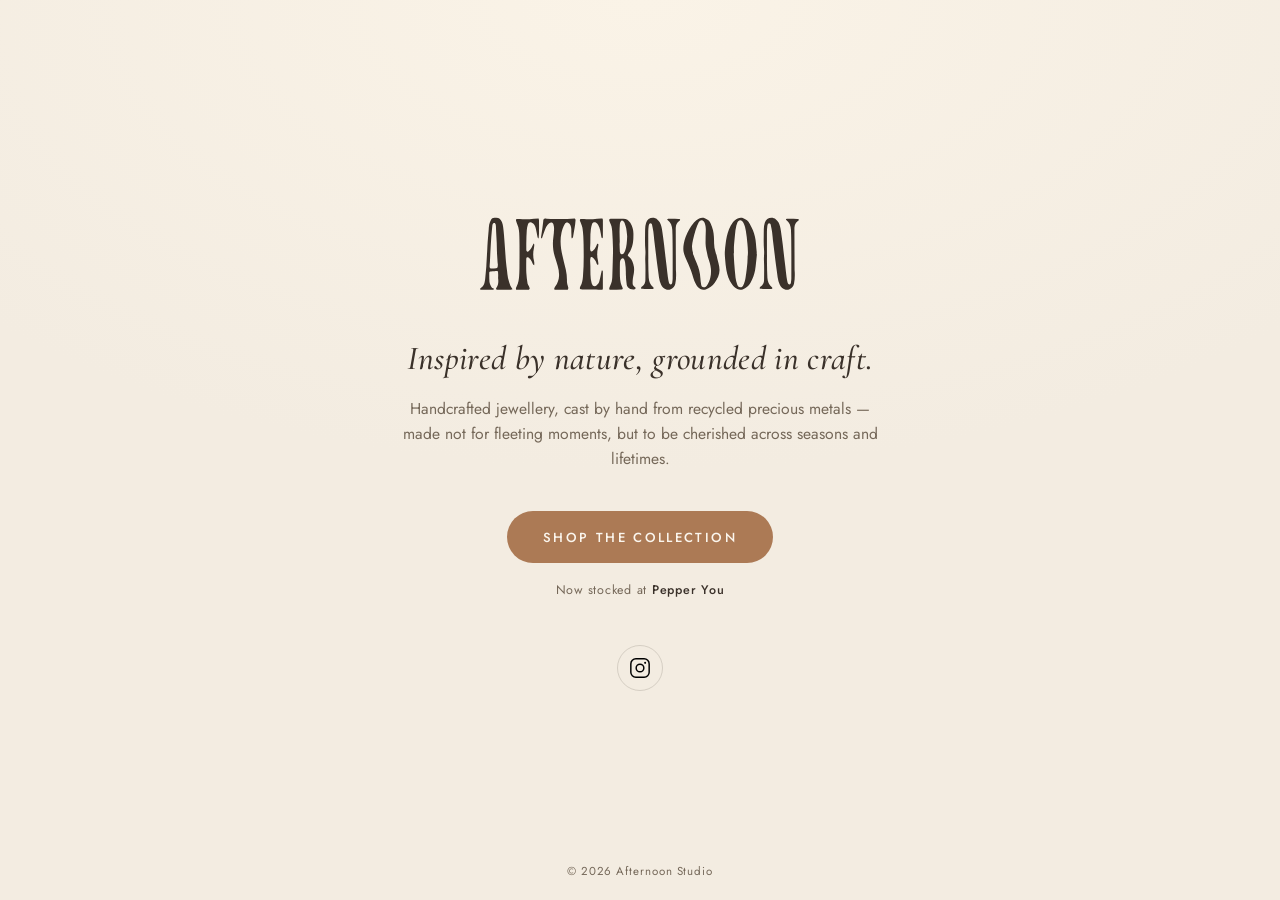
==== index.html @ 2e5dd2c8 "Add Afternoon Studio landing page Static, zero-build landing page that stands in for the paused afte" ====
<!doctype html>
<html lang="en-GB">
  <head>
    <meta charset="utf-8" />
    <meta name="viewport" content="width=device-width, initial-scale=1" />

    <!-- Primary meta -->
    <title>Afternoon Studio — Handcrafted Jewellery Inspired by Nature</title>
    <meta
      name="description"
      content="Afternoon Studio creates handcrafted jewellery deeply inspired by nature. Each piece is cast by hand from recycled precious metals, made not for fleeting moments but to be cherished across seasons and lifetimes. Shop the collection at Pepper You."
    />
    <meta name="author" content="Afternoon Studio" />
    <link rel="canonical" href="https://afternoonstudio.co.uk/" />
    <meta name="robots" content="index, follow" />
    <meta name="theme-color" content="#f3ece1" />

    <!-- Favicons -->
    <link rel="icon" type="image/svg+xml" href="/assets/favicon.svg" />
    <link rel="icon" type="image/png" sizes="96x96" href="/assets/favicon-96x96.png" />
    <link rel="apple-touch-icon" sizes="180x180" href="/assets/apple-touch-icon.png" />

    <!-- Open Graph -->
    <meta property="og:type" content="website" />
    <meta property="og:site_name" content="Afternoon Studio" />
    <meta property="og:title" content="Afternoon Studio — Handcrafted Jewellery Inspired by Nature" />
    <meta
      property="og:description"
      content="Handcrafted jewellery deeply inspired by nature, cast by hand from recycled precious metals. Shop the collection at Pepper You."
    />
    <meta property="og:url" content="https://afternoonstudio.co.uk/" />
    <meta property="og:image" content="https://afternoonstudio.co.uk/assets/og-image.jpg" />
    <meta property="og:image:secure_url" content="https://afternoonstudio.co.uk/assets/og-image.jpg" />
    <meta property="og:image:type" content="image/jpeg" />
    <meta property="og:image:width" content="1200" />
    <meta property="og:image:height" content="630" />
    <meta property="og:image:alt" content="Afternoon Studio handcrafted jewellery" />
    <meta property="og:locale" content="en_GB" />

    <!-- Twitter / X -->
    <meta name="twitter:card" content="summary_large_image" />
    <meta name="twitter:title" content="Afternoon Studio — Handcrafted Jewellery Inspired by Nature" />
    <meta
      name="twitter:description"
      content="Handcrafted jewellery deeply inspired by nature, cast by hand from recycled precious metals. Shop the collection at Pepper You."
    />
    <meta name="twitter:image" content="https://afternoonstudio.co.uk/assets/og-image.jpg" />
    <meta name="twitter:image:alt" content="Afternoon Studio handcrafted jewellery" />

    <!-- Fonts -->
    <link rel="preconnect" href="https://fonts.googleapis.com" />
    <link rel="preconnect" href="https://fonts.gstatic.com" crossorigin />
    <link
      href="https://fonts.googleapis.com/css2?family=Cormorant+Garamond:ital,wght@0,400;0,500;1,400&family=Jost:wght@400;500&display=swap"
      rel="stylesheet"
    />

    <link rel="stylesheet" href="/styles.css" />

    <!-- Structured data: brand organisation -->
    <script type="application/ld+json">
      {
        "@context": "https://schema.org",
        "@type": "Organization",
        "@id": "https://afternoonstudio.co.uk/#organization",
        "name": "Afternoon Studio",
        "alternateName": "Afternoon",
        "url": "https://afternoonstudio.co.uk/",
        "logo": "https://afternoonstudio.co.uk/assets/apple-touch-icon.png",
        "image": "https://afternoonstudio.co.uk/assets/og-image.jpg",
        "description": "Afternoon Studio creates handcrafted jewellery deeply inspired by nature. Each piece is cast by hand from recycled precious metals, made to be cherished across seasons and lifetimes.",
        "foundingDate": "2025",
        "founder": {
          "@type": "Person",
          "name": "Jade"
        },
        "sameAs": [
          "https://www.instagram.com/afternoon_studiouk",
          "https://pepperyou.co.uk/collections/brand-afternoon-studio"
        ]
      }
    </script>

    <!-- Structured data: website -->
    <script type="application/ld+json">
      {
        "@context": "https://schema.org",
        "@type": "WebSite",
        "@id": "https://afternoonstudio.co.uk/#website",
        "name": "Afternoon Studio",
        "url": "https://afternoonstudio.co.uk/",
        "inLanguage": "en-GB",
        "publisher": { "@id": "https://afternoonstudio.co.uk/#organization" }
      }
    </script>
  </head>

  <body>
    <main class="page">
      <div class="card">
        <h1 class="logo" aria-label="Afternoon Studio">
          <img src="/assets/logo.svg" alt="Afternoon Studio" width="349" height="103" />
        </h1>

        <p class="tagline">Inspired by nature, grounded in craft.</p>

        <p class="intro">
          Handcrafted jewellery, cast by hand from recycled precious metals &mdash; made not for fleeting moments, but to
          be cherished across seasons and lifetimes.
        </p>

        <a class="shop-button" href="https://pepperyou.co.uk/collections/brand-afternoon-studio">
          Shop the Collection
        </a>

        <p class="stocked-at">Now stocked at <span>Pepper&nbsp;You</span></p>

        <nav class="social" aria-label="Social links">
          <a
            href="https://www.instagram.com/afternoon_studiouk"
            class="social-link"
            aria-label="Afternoon Studio on Instagram"
            rel="me noopener"
            target="_blank"
          >
            <img src="/assets/instagram.svg" alt="" width="22" height="22" />
          </a>
        </nav>
      </div>

      <footer class="footer">
        <p>&copy; <span id="year">2026</span> Afternoon Studio</p>
      </footer>
    </main>

    <script>
      document.getElementById("year").textContent = new Date().getFullYear();
    </script>
  </body>
</html>
---- styles.css ----
:root {
  --bg: #f3ece1;
  --bg-glow: #faf3e7;
  --ink: #3a312a;
  --muted: #756859;
  --accent: #ac7a55;
  --accent-hover: #946542;
  --accent-ink: #fbf6ee;
  --hairline: rgba(58, 49, 42, 0.16);

  --font-display: "Cormorant Garamond", Georgia, "Times New Roman", serif;
  --font-body: "Jost", -apple-system, BlinkMacSystemFont, "Segoe UI", system-ui, sans-serif;
}

*,
*::before,
*::after {
  box-sizing: border-box;
}

html,
body {
  margin: 0;
  padding: 0;
}

body {
  min-height: 100svh;
  background-color: var(--bg);
  background-image: radial-gradient(120% 90% at 50% 0%, var(--bg-glow) 0%, var(--bg) 58%);
  color: var(--ink);
  font-family: var(--font-body);
  font-size: 16px;
  line-height: 1.6;
  -webkit-font-smoothing: antialiased;
  text-rendering: optimizeLegibility;
}

.page {
  min-height: 100svh;
  display: flex;
  flex-direction: column;
  align-items: center;
  justify-content: center;
  padding: clamp(1.5rem, 5vw, 4rem);
  text-align: center;
}

.card {
  display: flex;
  flex-direction: column;
  align-items: center;
  max-width: 34rem;
  width: 100%;
}

/* Logo wordmark */
.logo {
  margin: 0 0 clamp(1.5rem, 4vw, 2.25rem);
  width: 100%;
}

.logo img {
  display: block;
  width: clamp(220px, 62%, 320px);
  height: auto;
  margin: 0 auto;
}

.tagline {
  font-family: var(--font-display);
  font-weight: 500;
  font-style: italic;
  font-size: clamp(1.5rem, 4.5vw, 2.1rem);
  line-height: 1.2;
  letter-spacing: 0.01em;
  margin: 0 0 1rem;
  color: var(--ink);
}

.intro {
  max-width: 30rem;
  margin: 0 auto clamp(1.75rem, 5vw, 2.5rem);
  font-size: 0.98rem;
  color: var(--muted);
}

.shop-button {
  display: inline-flex;
  align-items: center;
  justify-content: center;
  min-height: 52px;
  padding: 0 2.25rem;
  background-color: var(--accent);
  color: var(--accent-ink);
  font-family: var(--font-body);
  font-weight: 500;
  font-size: 0.82rem;
  letter-spacing: 0.18em;
  text-transform: uppercase;
  text-decoration: none;
  border-radius: 999px;
  transition:
    background-color 0.25s ease,
    transform 0.25s ease;
}

.shop-button:hover {
  background-color: var(--accent-hover);
  transform: translateY(-1px);
}

.shop-button:focus-visible {
  outline: 2px solid var(--accent);
  outline-offset: 3px;
}

.stocked-at {
  margin: 1.1rem 0 0;
  font-size: 0.78rem;
  letter-spacing: 0.06em;
  color: var(--muted);
}

.stocked-at span {
  color: var(--ink);
  font-weight: 500;
}

/* Social */
.social {
  margin-top: clamp(2rem, 6vw, 2.75rem);
}

.social-link {
  display: inline-flex;
  align-items: center;
  justify-content: center;
  width: 46px;
  height: 46px;
  border: 1px solid var(--hairline);
  border-radius: 999px;
  color: var(--ink);
  transition:
    color 0.25s ease,
    border-color 0.25s ease,
    background-color 0.25s ease;
}

.social-link img {
  width: 22px;
  height: 22px;
}

.social-link:hover {
  color: var(--accent);
  border-color: var(--accent);
}

.social-link:focus-visible {
  outline: 2px solid var(--accent);
  outline-offset: 3px;
}

.footer {
  position: fixed;
  bottom: 0;
  left: 0;
  right: 0;
  padding: 1.25rem;
  text-align: center;
}

.footer p {
  margin: 0;
  font-size: 0.72rem;
  letter-spacing: 0.08em;
  color: var(--muted);
}

/* Entrance animation */
@media (prefers-reduced-motion: no-preference) {
  .card > * {
    opacity: 0;
    transform: translateY(14px);
    animation: rise 0.8s cubic-bezier(0.2, 0.7, 0.2, 1) forwards;
  }
  .card > *:nth-child(1) {
    animation-delay: 0.05s;
  }
  .card > *:nth-child(2) {
    animation-delay: 0.16s;
  }
  .card > *:nth-child(3) {
    animation-delay: 0.27s;
  }
  .card > *:nth-child(4) {
    animation-delay: 0.38s;
  }
  .card > *:nth-child(5) {
    animation-delay: 0.49s;
  }
  .card > *:nth-child(6) {
    animation-delay: 0.6s;
  }

  @keyframes rise {
    to {
      opacity: 1;
      transform: translateY(0);
    }
  }
}
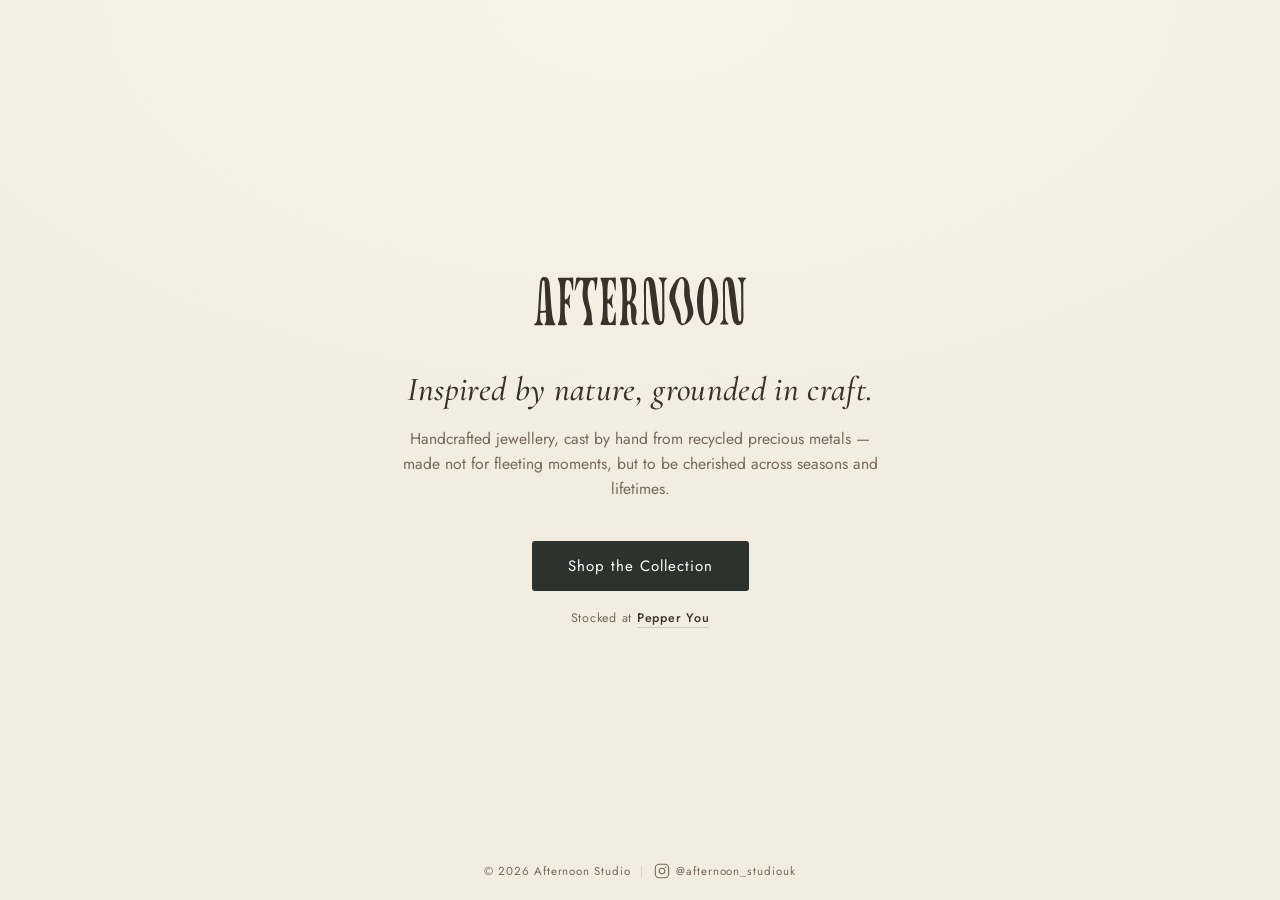
==== commit daea1506: "Restyle CTA to match store, relocate Instagram to footer - Shop button now mirrors the Afternoon Stu" ====
--- a/index.html
+++ b/index.html
@@ -16,9 +16,9 @@
     <meta name="theme-color" content="#f3ece1" />
 
     <!-- Favicons -->
-    <link rel="icon" type="image/svg+xml" href="/assets/favicon.svg" />
-    <link rel="icon" type="image/png" sizes="96x96" href="/assets/favicon-96x96.png" />
-    <link rel="apple-touch-icon" sizes="180x180" href="/assets/apple-touch-icon.png" />
+    <link rel="icon" type="image/svg+xml" href="assets/favicon.svg" />
+    <link rel="icon" type="image/png" sizes="96x96" href="assets/favicon-96x96.png" />
+    <link rel="apple-touch-icon" sizes="180x180" href="assets/apple-touch-icon.png" />
 
     <!-- Open Graph -->
     <meta property="og:type" content="website" />
@@ -55,7 +55,7 @@
       rel="stylesheet"
     />
 
-    <link rel="stylesheet" href="/styles.css" />
+    <link rel="stylesheet" href="styles.css" />
 
     <!-- Structured data: brand organisation -->
     <script type="application/ld+json">
@@ -72,7 +72,7 @@
         "foundingDate": "2025",
         "founder": {
           "@type": "Person",
-          "name": "Jade"
+          "name": "Jade Golding"
         },
         "sameAs": [
           "https://www.instagram.com/afternoon_studiouk",
@@ -99,7 +99,7 @@
     <main class="page">
       <div class="card">
         <h1 class="logo" aria-label="Afternoon Studio">
-          <img src="/assets/logo.svg" alt="Afternoon Studio" width="349" height="103" />
+          <img src="assets/logo.svg" alt="Afternoon Studio" width="349" height="103" />
         </h1>
 
         <p class="tagline">Inspired by nature, grounded in craft.</p>
@@ -113,23 +113,41 @@
           Shop the Collection
         </a>
 
-        <p class="stocked-at">Now stocked at <span>Pepper&nbsp;You</span></p>
-
-        <nav class="social" aria-label="Social links">
-          <a
-            href="https://www.instagram.com/afternoon_studiouk"
-            class="social-link"
-            aria-label="Afternoon Studio on Instagram"
-            rel="me noopener"
-            target="_blank"
-          >
-            <img src="/assets/instagram.svg" alt="" width="22" height="22" />
-          </a>
-        </nav>
+        <p class="stocked-at">
+          Stocked at
+          <a href="https://pepperyou.co.uk/collections/brand-afternoon-studio">Pepper&nbsp;You</a>
+        </p>
       </div>
 
       <footer class="footer">
-        <p>&copy; <span id="year">2026</span> Afternoon Studio</p>
+        <p class="footer-line">
+          <span>&copy; <span id="year">2026</span> Afternoon Studio</span>
+          <span class="sep" aria-hidden="true">|</span>
+          <a
+            class="ig"
+            href="https://www.instagram.com/afternoon_studiouk"
+            target="_blank"
+            rel="noopener noreferrer nofollow"
+            aria-label="Afternoon Studio on Instagram (opens in a new tab)"
+          >
+            <svg
+              xmlns="http://www.w3.org/2000/svg"
+              viewBox="0 0 24 24"
+              fill="none"
+              stroke="currentColor"
+              stroke-width="1.6"
+              stroke-linecap="round"
+              stroke-linejoin="round"
+              aria-hidden="true"
+              focusable="false"
+            >
+              <rect x="2" y="2" width="20" height="20" rx="5.5" ry="5.5" />
+              <circle cx="12" cy="12" r="4.2" />
+              <circle cx="17.6" cy="6.4" r="1.1" fill="currentColor" stroke="none" />
+            </svg>
+            <span>@afternoon_studiouk</span>
+          </a>
+        </p>
       </footer>
     </main>
 
--- a/styles.css
+++ b/styles.css
@@ -7,6 +7,11 @@
   --accent-hover: #946542;
   --accent-ink: #fbf6ee;
   --hairline: rgba(58, 49, 42, 0.16);
+
+  /* Shop button — matches the Afternoon Studio store "Add to cart" button */
+  --button-bg: #2c332f;
+  --button-bg-hover: #232925;
+  --button-ink: #ffffff;
 
   --font-display: "Cormorant Garamond", Georgia, "Times New Roman", serif;
   --font-body: "Jost", -apple-system, BlinkMacSystemFont, "Segoe UI", system-ui, sans-serif;
@@ -62,7 +67,7 @@
 
 .logo img {
   display: block;
-  width: clamp(220px, 62%, 320px);
+  width: clamp(147px, 41%, 213px);
   height: auto;
   margin: 0 auto;
 }
@@ -89,29 +94,30 @@
   display: inline-flex;
   align-items: center;
   justify-content: center;
-  min-height: 52px;
-  padding: 0 2.25rem;
-  background-color: var(--accent);
-  color: var(--accent-ink);
+  min-height: 50px;
+  padding: 0 36px;
+  background-color: var(--button-bg);
+  color: var(--button-ink);
   font-family: var(--font-body);
-  font-weight: 500;
-  font-size: 0.82rem;
-  letter-spacing: 0.18em;
-  text-transform: uppercase;
+  font-weight: 400;
+  font-size: 15px;
+  letter-spacing: 1px;
   text-decoration: none;
-  border-radius: 999px;
+  border: 0;
+  border-radius: 3px;
   transition:
-    background-color 0.25s ease,
-    transform 0.25s ease;
+    background-color 0.18s ease,
+    box-shadow 0.18s ease,
+    transform 0.18s ease;
 }
 
 .shop-button:hover {
-  background-color: var(--accent-hover);
-  transform: translateY(-1px);
+  background-color: var(--button-bg-hover);
+  box-shadow: 0 0 0 2px rgba(44, 51, 47, 0.22);
 }
 
 .shop-button:focus-visible {
-  outline: 2px solid var(--accent);
+  outline: 2px solid var(--button-bg);
   outline-offset: 3px;
 }
 
@@ -122,44 +128,25 @@
   color: var(--muted);
 }
 
-.stocked-at span {
+.stocked-at a {
   color: var(--ink);
   font-weight: 500;
-}
-
-/* Social */
-.social {
-  margin-top: clamp(2rem, 6vw, 2.75rem);
-}
-
-.social-link {
-  display: inline-flex;
-  align-items: center;
-  justify-content: center;
-  width: 46px;
-  height: 46px;
-  border: 1px solid var(--hairline);
-  border-radius: 999px;
-  color: var(--ink);
+  text-decoration: none;
+  border-bottom: 1px solid var(--hairline);
   transition:
-    color 0.25s ease,
-    border-color 0.25s ease,
-    background-color 0.25s ease;
-}
-
-.social-link img {
-  width: 22px;
-  height: 22px;
-}
-
-.social-link:hover {
+    color 0.2s ease,
+    border-color 0.2s ease;
+}
+
+.stocked-at a:hover {
   color: var(--accent);
   border-color: var(--accent);
 }
 
-.social-link:focus-visible {
+.stocked-at a:focus-visible {
   outline: 2px solid var(--accent);
   outline-offset: 3px;
+  border-radius: 2px;
 }
 
 .footer {
@@ -171,11 +158,44 @@
   text-align: center;
 }
 
-.footer p {
+.footer-line {
   margin: 0;
+  display: flex;
+  flex-wrap: wrap;
+  align-items: center;
+  justify-content: center;
+  gap: 0.6rem;
   font-size: 0.72rem;
   letter-spacing: 0.08em;
   color: var(--muted);
+}
+
+.footer .sep {
+  color: var(--hairline);
+}
+
+.footer .ig {
+  display: inline-flex;
+  align-items: center;
+  gap: 0.4rem;
+  color: var(--muted);
+  text-decoration: none;
+  transition: color 0.2s ease;
+}
+
+.footer .ig svg {
+  width: 16px;
+  height: 16px;
+}
+
+.footer .ig:hover {
+  color: var(--accent);
+}
+
+.footer .ig:focus-visible {
+  outline: 2px solid var(--accent);
+  outline-offset: 3px;
+  border-radius: 4px;
 }
 
 /* Entrance animation */
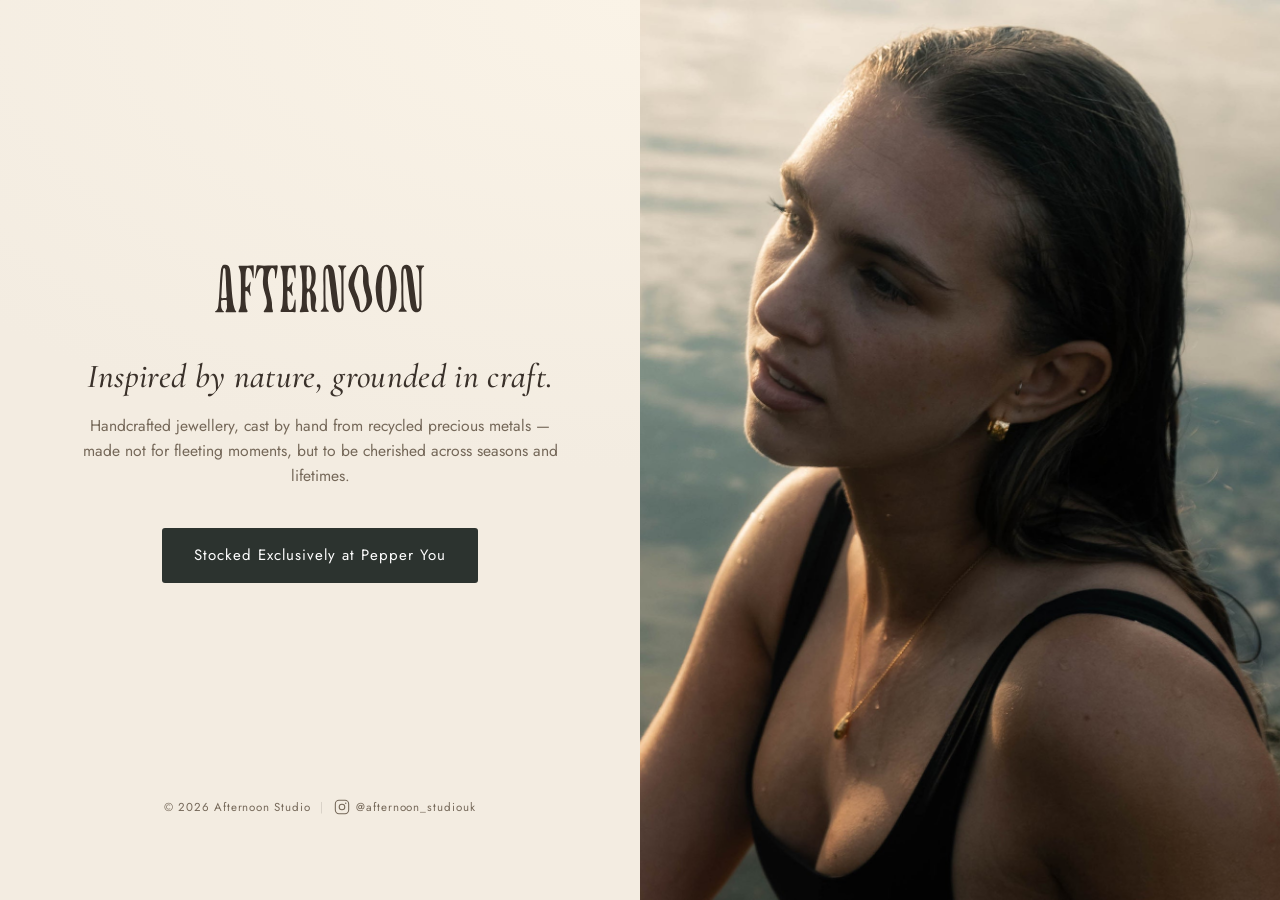
==== commit 878c46e3: "Add 50/50 split with hero image; finalise CTA - Desktop: content left (centered), hero image right (" ====
--- a/index.html
+++ b/index.html
@@ -57,6 +57,26 @@
 
     <link rel="stylesheet" href="styles.css" />
 
+    <!-- Mobile image option A: full-bleed banner on top -->
+    <style>
+      @media (max-width: 63.999rem) {
+        .layout {
+          display: flex;
+          flex-direction: column;
+        }
+        .hero {
+          display: block;
+          order: -1;
+          flex: 0 0 auto;
+          height: clamp(240px, 42vh, 360px);
+        }
+        .page {
+          flex: 1 1 auto;
+          min-height: 0;
+        }
+      }
+    </style>
+
     <!-- Structured data: brand organisation -->
     <script type="application/ld+json">
       {
@@ -96,7 +116,8 @@
   </head>
 
   <body>
-    <main class="page">
+    <div class="layout">
+      <main class="page">
       <div class="card">
         <h1 class="logo" aria-label="Afternoon Studio">
           <img src="assets/logo.svg" alt="Afternoon Studio" width="349" height="103" />
@@ -110,13 +131,8 @@
         </p>
 
         <a class="shop-button" href="https://pepperyou.co.uk/collections/brand-afternoon-studio">
-          Shop the Collection
+          Stocked Exclusively at Pepper&nbsp;You
         </a>
-
-        <p class="stocked-at">
-          Stocked at
-          <a href="https://pepperyou.co.uk/collections/brand-afternoon-studio">Pepper&nbsp;You</a>
-        </p>
       </div>
 
       <footer class="footer">
@@ -149,7 +165,12 @@
           </a>
         </p>
       </footer>
-    </main>
+      </main>
+
+      <aside class="hero">
+        <img src="assets/hero.jpg" alt="Afternoon Studio handcrafted jewellery" />
+      </aside>
+    </div>
 
     <script>
       document.getElementById("year").textContent = new Date().getFullYear();
--- a/styles.css
+++ b/styles.css
@@ -41,12 +41,15 @@
   text-rendering: optimizeLegibility;
 }
 
+.layout {
+  min-height: 100svh;
+}
+
 .page {
   min-height: 100svh;
   display: flex;
   flex-direction: column;
   align-items: center;
-  justify-content: center;
   padding: clamp(1.5rem, 5vw, 4rem);
   text-align: center;
 }
@@ -57,6 +60,23 @@
   align-items: center;
   max-width: 34rem;
   width: 100%;
+  margin: auto 0;
+}
+
+/* Image panel. Hidden by default; shown in the desktop split and via the
+   per-page mobile options. The image always covers its container. */
+.hero {
+  display: none;
+  position: relative;
+}
+
+.hero img {
+  position: absolute;
+  inset: 0;
+  width: 100%;
+  height: 100%;
+  object-fit: cover;
+  display: block;
 }
 
 /* Logo wordmark */
@@ -94,8 +114,8 @@
   display: inline-flex;
   align-items: center;
   justify-content: center;
-  min-height: 50px;
-  padding: 0 36px;
+  text-align: center;
+  padding: 0.95rem 2rem;
   background-color: var(--button-bg);
   color: var(--button-ink);
   font-family: var(--font-body);
@@ -150,12 +170,21 @@
 }
 
 .footer {
-  position: fixed;
-  bottom: 0;
-  left: 0;
-  right: 0;
+  width: 100%;
   padding: 1.25rem;
   text-align: center;
+}
+
+/* Desktop: 50/50 split — content left (centered), image right (full-bleed cover) */
+@media (min-width: 64rem) {
+  .layout {
+    display: grid;
+    grid-template-columns: 1fr 1fr;
+  }
+
+  .hero {
+    display: block;
+  }
 }
 
 .footer-line {
